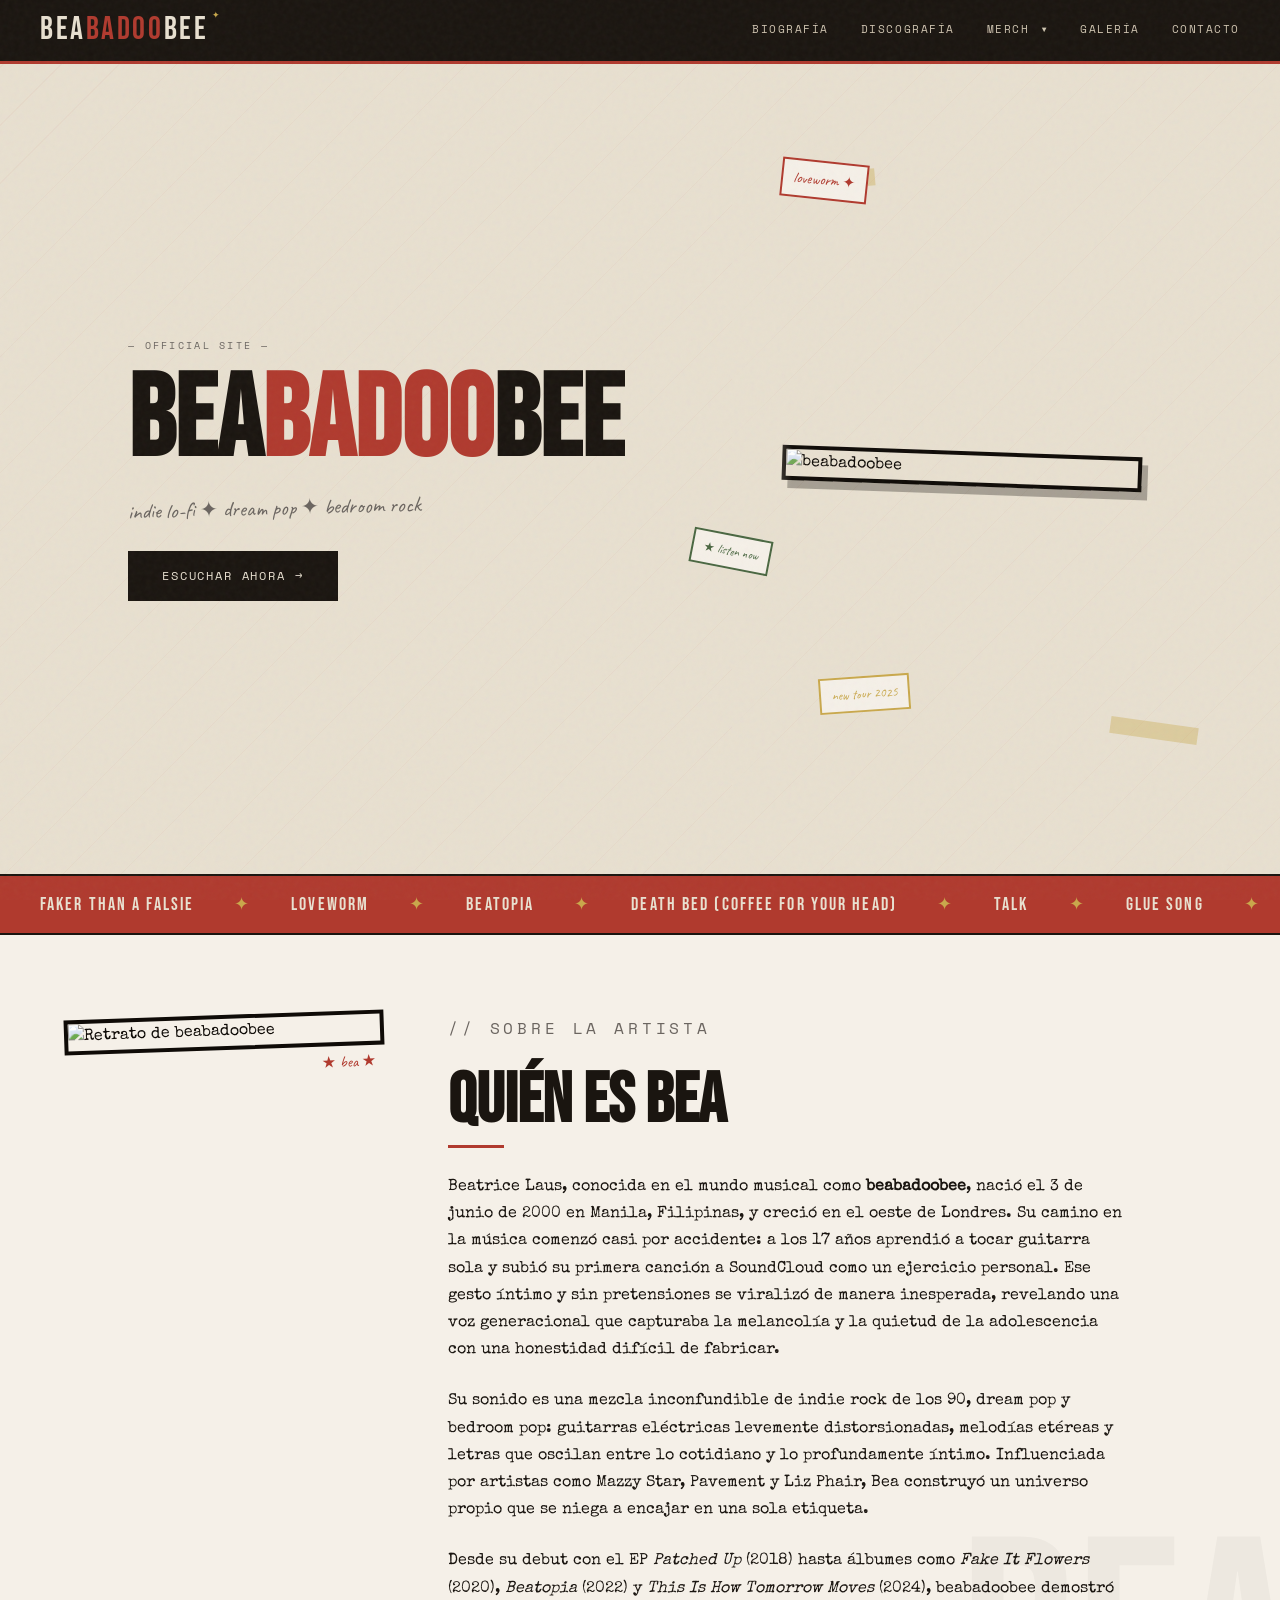
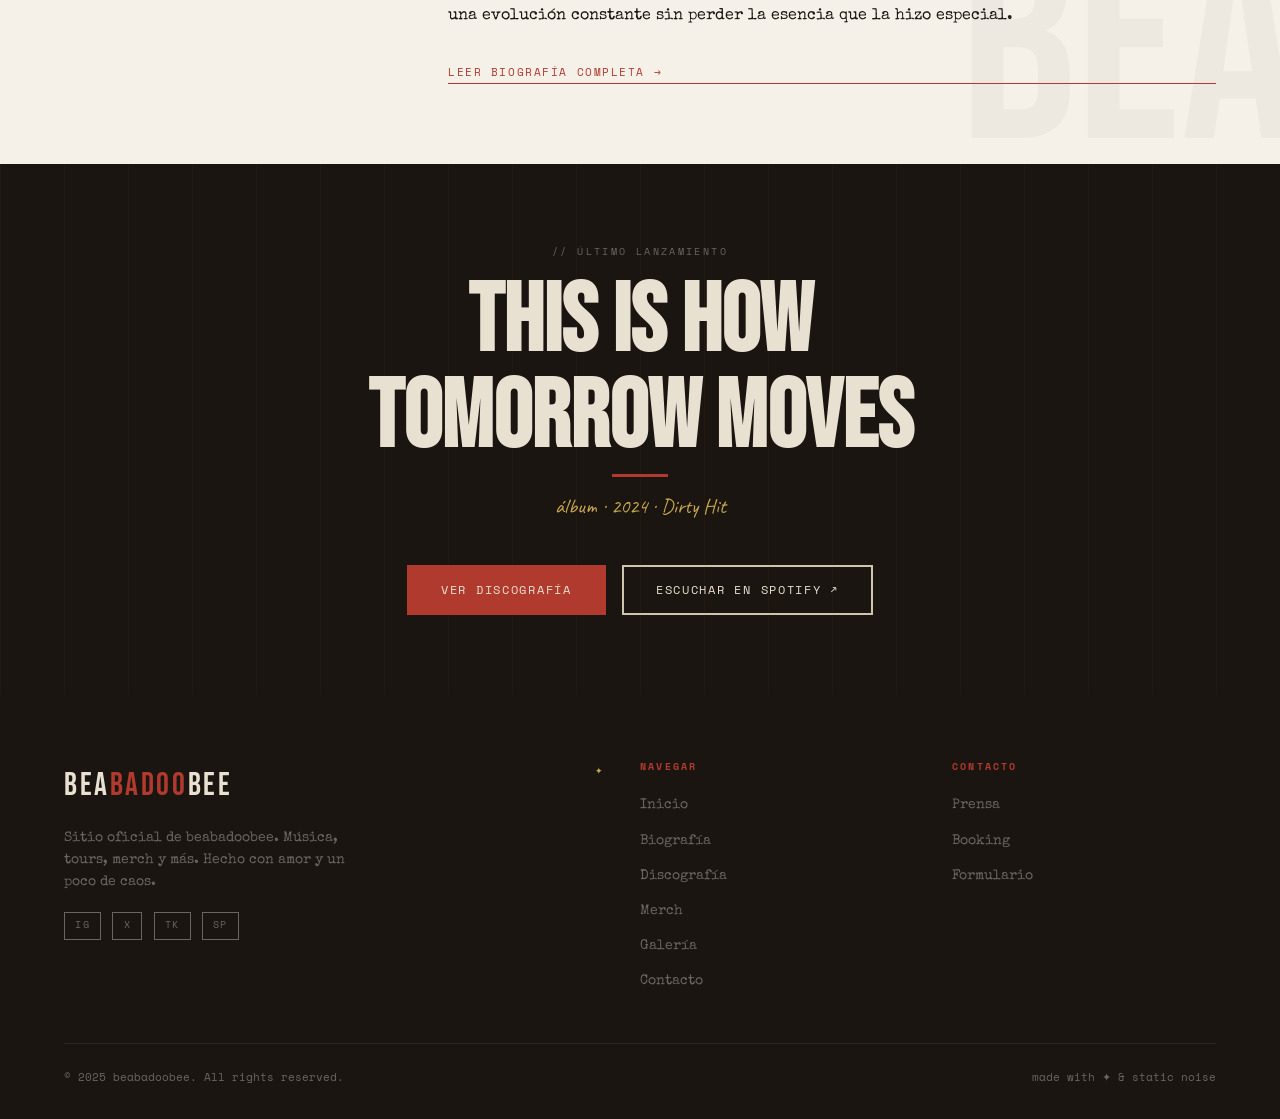
==== index.html @ ae2eb602 "first commit" ====
<!doctype html>
<html lang="es">
<head>
  <meta charset="UTF-8" />
  <meta name="viewport" content="width=device-width, initial-scale=1.0" />
  <meta name="description" content="Sitio oficial de beabadoobee — música, tours, merch y más." />
  <title>beabadoobee — official site</title>
  <link rel="stylesheet" href="styles.css" />
  <link rel="icon" href="data:image/svg+xml,<svg xmlns='http://www.w3.org/2000/svg' viewBox='0 0 100 100'><text y='.9em' font-size='90'>🌹</text></svg>" />
</head>
<body>

<!-- ── NAV ───────────────────────────────── -->
<nav class="site-nav" role="navigation" aria-label="Menú principal">
  <a href="index.html" class="nav-logo">bea<span>badoo</span>bee</a>
  <ul class="nav-links">
    <li><a href="biografia.html">Biografía</a></li>
    <li><a href="discografia.html">Discografía</a></li>
<li class="merch-nav-item">
  <a href="merch.html" class="merch-toggle" aria-haspopup="true">Merch <span class="arrow">▼</span></a>
  <div class="merch-dropdown" role="menu">
    <a href="merch.html#remeras">Remeras</a>
    <a href="merch.html#abrigos">Abrigos</a>
    <a href="merch.html#accesorios">Accesorios</a>
    <a href="merch.html#vinilos">Vinilos</a>
  </div>
</li>
    <li><a href="galeria.html">Galería</a></li>
    <li><a href="contacto.html">Contacto</a></li>
  </ul>
  <button class="hamburger" aria-label="Abrir menú" aria-expanded="false" aria-controls="mobile-menu">
    <span></span><span></span><span></span>
  </button>
</nav>
<div class="mobile-menu" hidden id="mobile-menu">
  <ul>
    <li><a href="biografia.html">Biografía</a></li>
    <li><a href="discografia.html">Discografía</a></li>
    <li>
      <a href="merch.html" class="mobile-merch-toggle">Merch</a>
      <div class="mobile-merch-sub">
        <a href="merch.html">Todo el Merch</a>
        <a href="merch.html#remeras">Remeras</a>
        <a href="merch.html#abrigos">Abrigos</a>
        <a href="merch.html#accesorios">Accesorios</a>
        <a href="merch.html#vinilos">Vinilos</a>
      </div>
    </li>
    <li><a href="galeria.html">Gallery</a></li>
    <li><a href="contacto.html">Contacto</a></li>
  </ul>
</div>

<!-- ── HERO ──────────────────────────────── -->
<section class="hero" aria-labelledby="hero-title">
  <div class="hero-bg" aria-hidden="true"></div>

  <div class="hero-text">
    <p class="hero-eyebrow">— official site —</p>
    <h1 class="hero-title" id="hero-title">
      bea<span class="accent">badoo</span>bee
    </h1>
    <p class="hero-subtitle">indie lo-fi ✦ dream pop ✦ bedroom rock</p>
    <a href="discografia.html" class="hero-cta">Escuchar ahora →</a>
  </div>

  <div class="hero-image-side">
    <img
      src="https://i.pinimg.com/736x/18/e8/94/18e8943f96d943168985cb6389719bcf.jpg"
      alt="beabadoobee"
      loading="eager"
      onerror="this.onerror=null;this.src='https://images.unsplash.com/photo-1493225457124-a3eb161ffa5f?w=900&q=80';"
    />
    <div class="tape tape-h tape-1" aria-hidden="true"></div>
    <div class="tape tape-h tape-2" aria-hidden="true"></div>
  </div>

  <span class="hero-sticker sticker-1" aria-hidden="true">loveworm ✦</span>
  <span class="hero-sticker sticker-2" aria-hidden="true">new tour 2025</span>
  <span class="hero-sticker sticker-3" aria-hidden="true">★ listen now</span>
</section>

<!-- ── MARQUEE ────────────────────────────── -->
<div class="marquee-wrap" aria-hidden="true">
  <div class="marquee-track">
    <span>faker than a falsie</span><span class="dot">✦</span>
    <span>loveworm</span><span class="dot">✦</span>
    <span>beatopia</span><span class="dot">✦</span>
    <span>death bed (coffee for your head)</span><span class="dot">✦</span>
    <span>talk</span><span class="dot">✦</span>
    <span>glue song</span><span class="dot">✦</span>
    <span>ripple</span><span class="dot">✦</span>
    <span>faker than a falsie</span><span class="dot">✦</span>
    <span>loveworm</span><span class="dot">✦</span>
    <span>beatopia</span><span class="dot">✦</span>
    <span>death bed (coffee for your head)</span><span class="dot">✦</span>
    <span>talk</span><span class="dot">✦</span>
    <span>glue song</span><span class="dot">✦</span>
    <span>ripple</span><span class="dot">✦</span>
  </div>
</div>

<!-- ── ABOUT PREVIEW ─────────────────────── -->
<section class="about" id="sobre" aria-labelledby="about-title">
  <div class="about-grid">
    <div class="about-img-wrap">
      <img
        src="https://i.pinimg.com/1200x/72/44/1c/72441cd2510d9739b114c36bc61c6f2d.jpg"
        alt="Retrato de beabadoobee"
        loading="lazy"
        onerror="this.onerror=null;this.src='https://images.unsplash.com/photo-1516280440614-37939bbacd81?w=600&q=80';"
      />
    </div>
    <div class="about-text">
      <p class="section-label">// sobre la artista</p>
      <h2 class="section-title" id="about-title">quién es bea</h2>
      <p>Beatrice Laus, conocida en el mundo musical como <strong>beabadoobee</strong>, nació el 3 de junio de 2000 en Manila, Filipinas, y creció en el oeste de Londres. Su camino en la música comenzó casi por accidente: a los 17 años aprendió a tocar guitarra sola y subió su primera canción a SoundCloud como un ejercicio personal. Ese gesto íntimo y sin pretensiones se viralizó de manera inesperada, revelando una voz generacional que capturaba la melancolía y la quietud de la adolescencia con una honestidad difícil de fabricar.</p>
      <p>Su sonido es una mezcla inconfundible de indie rock de los 90, dream pop y bedroom pop: guitarras eléctricas levemente distorsionadas, melodías etéreas y letras que oscilan entre lo cotidiano y lo profundamente íntimo. Influenciada por artistas como Mazzy Star, Pavement y Liz Phair, Bea construyó un universo propio que se niega a encajar en una sola etiqueta.</p>
      <p>Desde su debut con el EP <em>Patched Up</em> (2018) hasta álbumes como <em>Fake It Flowers</em> (2020), <em>Beatopia</em> (2022) y <em>This Is How Tomorrow Moves</em> (2024), beabadoobee demostró una evolución constante sin perder la esencia que la hizo especial.</p>
      <a href="biografia.html" class="about-link">Leer biografía completa →</a>
    </div>
  </div>
</section>

<!-- ── RELEASE TEASER ────────────────────── -->
<section class="release-teaser" aria-labelledby="release-title">
  <p class="section-label">// último lanzamiento</p>
  <h2 class="section-title" id="release-title">this is how<br/>tomorrow moves</h2>
  <p class="album-info">álbum · 2024 · Dirty Hit</p>
  <div class="release-actions">
    <a href="discografia.html" class="btn-primary">Ver discografía</a>
    <a href="https://open.spotify.com/artist/27NovPIUIRrOZoCHxABJwK" target="_blank" rel="noopener" class="btn-outline">Escuchar en Spotify ↗</a>
  </div>
</section>

<!-- ── FOOTER ─────────────────────────────── -->
<footer class="site-footer" role="contentinfo">
  <div class="footer-inner">
    <div class="footer-brand">
      <a href="index.html" class="nav-logo">bea<span>badoo</span>bee</a>
      <p>Sitio oficial de beabadoobee. Música, tours, merch y más. Hecho con amor y un poco de caos.</p>
      <div class="social-links">
        <a href="https://www.instagram.com/beabadoobee/" target="_blank" rel="noopener">IG</a>
        <a href="https://twitter.com/beabadoobee" target="_blank" rel="noopener">X</a>
        <a href="https://www.tiktok.com/@beabadoobee" target="_blank" rel="noopener">TK</a>
        <a href="https://open.spotify.com/artist/27NovPIUIRrOZoCHxABJwK" target="_blank" rel="noopener">SP</a>
      </div>
    </div>
    <div class="footer-col">
      <h3>Navegar</h3>
      <ul>
        <li><a href="index.html">Inicio</a></li>
        <li><a href="biografia.html">Biografía</a></li>
        <li><a href="discografia.html">Discografía</a></li>
        <li><a href="merch.html">Merch</a></li>
        <li><a href="galeria.html">Galería</a></li>
        <li><a href="contacto.html">Contacto</a></li>
      </ul>
    </div>
    <div class="footer-col">
      <h3>Contacto</h3>
      <ul>
        <li><a href="mailto:press@beabadoobee.com">Prensa</a></li>
        <li><a href="mailto:booking@beabadoobee.com">Booking</a></li>
        <li><a href="contacto.html">Formulario</a></li>
      </ul>
    </div>
  </div>
  <div class="footer-bottom">
    <span>© 2025 beabadoobee. All rights reserved.</span>
    <span>made with ✦ &amp; static noise</span>
  </div>
</footer>

<script src="main.js"></script>
</body>
</html>
---- styles.css ----
/* ============================================
   beabadoobee — styles.css
   Layout: Flexbox | Estética: trash / indie
   ============================================ */

@import url('https://fonts.googleapis.com/css2?family=Special+Elite&family=Bebas+Neue&family=Caveat:wght@400;700&family=Space+Mono:ital,wght@0,400;0,700;1,400&display=swap');

/* ── Variables ─────────────────────────────── */
:root {
  --cream:      #e8e0d0;
  --cream-dark: #cfc4b0;
  --black:      #1a1510;
  --red:        #b03a2e;
  --yellow:     #c9a84c;
  --green:      #4a6741;
  --grey:       #6b6560;
  --white-off:  #f5f0e8;

  --font-display: 'Bebas Neue', sans-serif;
  --font-hand:    'Caveat', cursive;
  --font-type:    'Special Elite', cursive;
  --font-mono:    'Space Mono', monospace;
}

/* ── Reset ──────────────────────────────────── */
*, *::before, *::after { box-sizing: border-box; margin: 0; padding: 0; }
html  { scroll-behavior: smooth; }
img   { display: block; max-width: 100%; }
a     { color: inherit; text-decoration: none; }
ul    { list-style: none; }

body {
  background-color: var(--cream);
  color: var(--black);
  font-family: var(--font-type);
  font-size: 16px;
  line-height: 1.7;
  overflow-x: hidden;
  cursor: crosshair;
}

/* Grain overlay */
body::before {
  content: '';
  position: fixed;
  inset: 0;
  background-image: url("data:image/svg+xml,%3Csvg viewBox='0 0 200 200' xmlns='http://www.w3.org/2000/svg'%3E%3Cfilter id='noise'%3E%3CfeTurbulence type='fractalNoise' baseFrequency='0.85' numOctaves='4' stitchTiles='stitch'/%3E%3C/filter%3E%3Crect width='100%25' height='100%25' filter='url(%23noise)' opacity='1'/%3E%3C/svg%3E");
  opacity: 0.04;
  pointer-events: none;
  z-index: 9999;
}

/* ════════════════════════════════════════════
   NAV
════════════════════════════════════════════ */
.site-nav {
  position: sticky;
  top: 0;
  z-index: 200;
  background: var(--black);
  border-bottom: 3px solid var(--red);
  padding: 0 2.5rem;
  height: 64px;
  display: flex;
  flex-direction: row;
  align-items: center;
  justify-content: space-between;
}

.nav-logo {
  font-family: var(--font-display);
  font-size: 2rem;
  letter-spacing: 0.08em;
  color: var(--cream);
  text-transform: lowercase;
  position: relative;
  flex-shrink: 0;
}
.nav-logo span { color: var(--red); }
.nav-logo::after {
  content: '✦';
  font-size: 0.55rem;
  color: var(--yellow);
  position: absolute;
  top: 6px;
  right: -14px;
}

.nav-links {
  display: flex;
  flex-direction: row;
  align-items: center;
  gap: 2rem;
}

.nav-links > li { position: relative; }

.nav-links a,
.merch-toggle {
  font-family: var(--font-mono);
  font-size: 0.68rem;
  text-transform: uppercase;
  letter-spacing: 0.14em;
  color: var(--cream-dark);
  position: relative;
  padding-bottom: 3px;
  transition: color 0.2s;
  white-space: nowrap;
  background: none;
  border: none;
  cursor: pointer;
  text-decoration: none; 
  display: inline-block;
}

.nav-links a::after,
.merch-toggle::after {
  content: '';
  position: absolute;
  bottom: 0; left: 0;
  width: 0; height: 2px;
  background: var(--red);
  transition: width 0.25s ease;
}

.nav-links a:hover,
.merch-toggle:hover { color: var(--white-off); }
.nav-links a:hover::after,
.merch-toggle:hover::after { width: 100%; }

/* Flecha del dropdown merch */
.merch-toggle .arrow {
  display: inline-block;
  margin-left: 4px;
  transition: transform 0.2s;
  font-size: 0.5rem;
  vertical-align: middle;
}
.merch-toggle.open .arrow { transform: rotate(180deg); }

/* Dropdown merch desktop — REPARADO */
.merch-dropdown {
  display: none;
  position: absolute;
  top: 100%; /* Cambiado de calc(100% + 16px) a 100% para eliminar el hueco que cerraba el menú */
  left: 50%;
  transform: translateX(-50%);
  background: var(--black);
  border: 2px solid var(--red);
  min-width: 160px;
  flex-direction: column;
  z-index: 300;
  margin-top: 8px; /* Agrega separación estética segura */
}

/* ESTA REGLA FALTABA: Muestra el menú cuando JS le da la orden */
.merch-dropdown.open { 
  display: flex !important; 
}

/* Puente invisible para que el cursor no pierda contacto al bajar */
.merch-dropdown::before {
  content: '';
  position: absolute;
  top: -12px;
  left: 0;
  width: 100%;
  height: 12px;
  background: transparent;
}

.merch-dropdown a {
  display: block; /* Asegura que todo el rectángulo sea clickable */
  font-family: var(--font-mono);
  font-size: 0.65rem;
  letter-spacing: 0.12em;
  text-transform: uppercase;
  color: var(--cream-dark);
  padding: 0.75rem 1rem;
  border-bottom: 1px solid rgba(255,255,255,0.06);
  transition: background 0.15s, color 0.15s;
}
.merch-dropdown a:last-child { border-bottom: none; }
.merch-dropdown a:hover { background: var(--red); color: var(--cream); }

.merch-section-heading {
  font-family: var(--font-mono);
  font-size: 0.85rem;
  letter-spacing: 0.15em;
  text-transform: uppercase;
  color: var(--black);
  margin-top: 4rem;
  margin-bottom: 1.5rem;
  border-bottom: 2px dashed var(--black);
  padding-bottom: 0.5rem;
  scroll-margin-top: 85px; 
}

/* Hamburger */
.hamburger {
  display: none;
  flex-direction: column;
  justify-content: center;
  gap: 5px;
  background: none;
  border: none;
  cursor: pointer;
  padding: 6px;
  flex-shrink: 0;
}
.hamburger span {
  display: block;
  width: 26px;
  height: 2px;
  background: var(--cream);
  transition: transform 0.3s, opacity 0.3s;
}
.hamburger.open span:nth-child(1) { transform: translateY(7px) rotate(45deg); }
.hamburger.open span:nth-child(2) { opacity: 0; }
.hamburger.open span:nth-child(3) { transform: translateY(-7px) rotate(-45deg); }

/* Mobile menu */
.mobile-menu {
  display: none;
  position: fixed;
  top: 64px; left: 0; right: 0;
  background: var(--black);
  border-bottom: 3px solid var(--red);
  padding: 1.5rem 2rem 2rem;
  z-index: 199;
  transform: translateY(-110%);
  transition: transform 0.35s cubic-bezier(0.23, 1, 0.32, 1);
}
.mobile-menu.open { transform: translateY(0); }

.mobile-menu ul {
  display: flex;
  flex-direction: column;
  gap: 0.6rem;
}

.mobile-menu > ul > li > a,
.mobile-menu .mobile-merch-toggle {
  font-family: var(--font-display);
  font-size: 2rem;
  letter-spacing: 0.06em;
  color: var(--cream);
  transition: color 0.2s;
  background: none;
  border: none;
  cursor: pointer;
  display: block;
  padding: 0;
  width: 100%;
  text-align: left;
}
.mobile-menu > ul > li > a:hover,
.mobile-menu .mobile-merch-toggle:hover { color: var(--red); }

/* Sub-links merch mobile */
.mobile-merch-sub {
  display: none;
  flex-direction: column;
  gap: 0.3rem;
  padding-left: 1.5rem;
  margin-top: 0.4rem;
}
.mobile-merch-sub.open { display: flex; }
.mobile-merch-sub a {
  font-family: var(--font-mono);
  font-size: 0.7rem;
  letter-spacing: 0.12em;
  text-transform: uppercase;
  color: var(--grey);
  transition: color 0.2s;
}
.mobile-merch-sub a:hover { color: var(--yellow); }

/* ════════════════════════════════════════════
   PAGE HERO (páginas internas)
════════════════════════════════════════════ */
.page-hero {
  background: var(--black);
  padding: 5rem 4rem 4rem;
  position: relative;
  overflow: hidden;
  display: flex;
  flex-direction: column;
  justify-content: flex-end;
  min-height: 260px;
}

.page-hero::before {
  content: '';
  position: absolute;
  inset: 0;
  background: repeating-linear-gradient(
    90deg,
    rgba(176,58,46,0.07) 0px, rgba(176,58,46,0.07) 1px,
    transparent 1px, transparent 64px
  );
}

.page-hero-eyebrow {
  font-family: var(--font-mono);
  font-size: 0.65rem;
  letter-spacing: 0.22em;
  text-transform: uppercase;
  color: var(--grey);
  margin-bottom: 0.6rem;
  position: relative;
}

.page-hero-title {
  font-family: var(--font-display);
  font-size: clamp(3rem, 8vw, 7rem);
  line-height: 0.92;
  color: var(--cream);
  text-transform: lowercase;
  position: relative;
}
.page-hero-title span { color: var(--red); }

.page-hero-sub {
  font-family: var(--font-hand);
  font-size: 1.2rem;
  color: var(--yellow);
  margin-top: 0.6rem;
  transform: rotate(-1deg);
  display: inline-block;
  position: relative;
}

/* ════════════════════════════════════════════
   SECCIONES — compartido
════════════════════════════════════════════ */
section { padding: 5rem 4rem; }

.section-label {
  font-family: var(--font-mono);
  font-size: 0.62rem;
  letter-spacing: 0.24em;
  text-transform: uppercase;
  color: var(--grey);
  margin-bottom: 0.4rem;
  display: block;
}

.section-title {
  font-family: var(--font-display);
  font-size: clamp(2.8rem, 5.5vw, 5rem);
  line-height: 1;
  text-transform: lowercase;
  margin-bottom: 2.5rem;
  position: relative;
}
.section-title::after {
  content: '';
  display: block;
  width: 56px;
  height: 3px;
  background: var(--red);
  margin-top: 0.55rem;
}

/* Botones */
.btn-primary {
  font-family: var(--font-mono);
  font-size: 0.72rem;
  letter-spacing: 0.15em;
  text-transform: uppercase;
  background: var(--red);
  color: var(--cream);
  padding: 0.85rem 2rem;
  border: 2px solid var(--red);
  display: inline-block;
  transition: background 0.2s, color 0.2s;
  cursor: pointer;
}
.btn-primary:hover { background: transparent; color: var(--red); }

.btn-outline {
  font-family: var(--font-mono);
  font-size: 0.72rem;
  letter-spacing: 0.15em;
  text-transform: uppercase;
  background: transparent;
  color: var(--cream);
  padding: 0.85rem 2rem;
  border: 2px solid var(--cream-dark);
  display: inline-block;
  transition: border-color 0.2s, color 0.2s;
  cursor: pointer;
}
.btn-outline:hover { border-color: var(--yellow); color: var(--yellow); }

/* ════════════════════════════════════════════
   INDEX — HERO
════════════════════════════════════════════ */
.hero {
  position: relative;
  min-height: 90vh;
  display: flex;
  flex-direction: row;
  align-items: stretch;
  background:
    repeating-linear-gradient(-45deg, transparent, transparent 40px,
      rgba(176,58,46,0.035) 40px, rgba(176,58,46,0.035) 41px),
    var(--cream);
  overflow: hidden;
}

.hero-bg { position: absolute; inset: 0; pointer-events: none; z-index: 0; }

.hero-text {
  flex: 0 0 58%;
  display: flex;
  flex-direction: column;
  justify-content: center;
  align-items: flex-start;
  gap: 1rem;
  padding: 5rem 3rem 5rem 4rem;
  position: relative;
  z-index: 2;
}

.hero-eyebrow {
  font-family: var(--font-mono);
  font-size: 0.65rem;
  letter-spacing: 0.22em;
  text-transform: uppercase;
  color: var(--grey);
}

.hero-title {
  font-family: var(--font-display);
  font-size: clamp(4.5rem, 9vw, 9rem);
  line-height: 0.9;
  color: var(--black);
  text-transform: lowercase;
}
.hero-title .accent { color: var(--red); }

.hero-subtitle {
  font-family: var(--font-hand);
  font-size: 1.35rem;
  color: var(--grey);
  transform: rotate(-1.5deg);
  display: inline-block;
}

.hero-cta {
  display: inline-block;
  font-family: var(--font-mono);
  font-size: 0.72rem;
  letter-spacing: 0.16em;
  text-transform: uppercase;
  background: var(--black);
  color: var(--cream);
  padding: 0.85rem 2rem;
  border: 2px solid var(--black);
  margin-top: 0.5rem;
  transition: background 0.2s, border-color 0.2s, color 0.2s;
}
.hero-cta:hover { background: var(--red); border-color: var(--red); }

.hero-sticker {
  position: absolute;
  font-family: var(--font-hand);
  font-size: 0.95rem;
  border: 2px solid var(--red);
  padding: 0.3rem 0.65rem;
  background: var(--white-off);
  color: var(--red);
  white-space: nowrap;
  pointer-events: none;
  z-index: 3;
}
.sticker-1 { top: 12%; left: 61%; transform: rotate(6deg); }
.sticker-2 { bottom: 20%; left: 64%; transform: rotate(-4deg); border-color: var(--yellow); color: var(--yellow); font-size: 0.82rem; }
.sticker-3 { top: 58%; left: 54%; transform: rotate(11deg); border-color: var(--green); color: var(--green); font-size: 0.78rem; }

.hero-image-side {
  flex: 0 0 42%;
  position: relative;
  overflow: hidden;
  display: flex;
  align-items: center;
  justify-content: center;
  padding: 3rem 2.5rem 3rem 1rem;
}

.hero-image-side img {
  width: 100%;
  max-width: 360px;
  height: auto;
  display: block;
  filter: grayscale(30%) contrast(1.1) sepia(0.12);
  border: 4px solid var(--black);
  transform: rotate(2deg);
  box-shadow: 6px 8px 0 rgba(26,21,16,0.3);
  transition: transform 0.35s ease, filter 0.35s ease;
}
.hero-image-side img:hover {
  transform: rotate(0deg) scale(1.02);
  filter: grayscale(10%) contrast(1.08) sepia(0.06);
}

.hero-image-side::before {
  content: '';
  position: absolute;
  top: 0; left: 0; bottom: 0;
  width: 60px;
  background: linear-gradient(to right, var(--cream), transparent);
  z-index: 2;
  pointer-events: none;
}

.tape { position: absolute; background: rgba(201,168,76,0.38); z-index: 3; pointer-events: none; }
.tape-h { width: 88px; height: 17px; }
.tape-1 { top: 28px; left: 55px; transform: rotate(-5deg); }
.tape-2 { bottom: 55px; right: 18px; transform: rotate(8deg); }

/* ════════════════════════════════════════════
   MARQUEE
════════════════════════════════════════════ */
.marquee-wrap {
  background: var(--red);
  border-top: 2px solid var(--black);
  border-bottom: 2px solid var(--black);
  padding: 0.85rem 0;
  overflow: hidden;
  white-space: nowrap;
  display: flex;
}

.marquee-track {
  display: inline-flex;
  align-items: center;
  flex-shrink: 0;
  animation: marquee 24s linear infinite;
}

.marquee-track span {
  font-family: var(--font-display);
  font-size: 1.1rem;
  letter-spacing: 0.12em;
  color: var(--cream);
  padding: 0 2.5rem;
  text-transform: lowercase;
}
.marquee-track span.dot { color: var(--yellow); padding: 0; }

@keyframes marquee {
  from { transform: translateX(0); }
  to   { transform: translateX(-50%); }
}

/* ════════════════════════════════════════════
   INDEX — ABOUT PREVIEW
════════════════════════════════════════════ */
.about {
  background: var(--white-off);
  position: relative;
  overflow: hidden;
}
.about::before {
  content: 'bea';
  position: absolute;
  bottom: -2rem; right: -1rem;
  font-family: var(--font-display);
  font-size: 18rem;
  color: rgba(26,21,16,0.035);
  pointer-events: none;
  line-height: 1;
  z-index: 0;
}

.about-grid {
  position: relative;
  z-index: 1;
  display: flex;
  flex-direction: row;
  align-items: flex-start;
  gap: 4rem;
  max-width: 1200px;
  margin: 0 auto;
}

.about-img-wrap {
  flex: 0 0 320px;
  position: relative;
}
.about-img-wrap img {
  width: 100%;
  height: auto;
  filter: grayscale(25%) contrast(1.1) sepia(0.1);
  border: 4px solid var(--black);
  transform: rotate(-2deg);
  transition: transform 0.35s ease;
}
.about-img-wrap:hover img { transform: rotate(0deg) scale(1.02); }
.about-img-wrap::after {
  content: '★ bea ★';
  font-family: var(--font-hand);
  font-size: 1rem;
  color: var(--red);
  position: absolute;
  bottom: -1.6rem; right: 8px;
  transform: rotate(-3deg);
}

.about-text {
  flex: 1 1 0;
  display: flex;
  flex-direction: column;
}
.about-text .section-title { margin-bottom: 1.6rem; }
.about-text p { font-size: 1rem; max-width: 680px; margin-bottom: 1.5rem; }
.about-text p:first-of-type::first-letter {
  font-family: var(--font-display);
  font-size: 3.8rem;
  float: left;
  line-height: 0.78;
  margin-right: 0.08em;
  margin-top: 0.06em;
  color: var(--red);
}

.about-link {
  font-family: var(--font-mono);
  font-size: 0.7rem;
  letter-spacing: 0.14em;
  text-transform: uppercase;
  color: var(--red);
  border-bottom: 1px solid var(--red);
  padding-bottom: 2px;
  margin-top: 0.5rem;
  display: inline-flex;
  align-items: center;
  gap: 0.4rem;
  transition: gap 0.2s;
}
.about-link:hover { gap: 1rem; }

/* ════════════════════════════════════════════
   INDEX — RELEASE TEASER
════════════════════════════════════════════ */
.release-teaser {
  background: var(--black);
  color: var(--cream);
  position: relative;
  overflow: hidden;
  display: flex;
  flex-direction: column;
  align-items: center;
  justify-content: center;
  text-align: center;
  padding: 5rem 2rem;
  gap: 0.5rem;
}
.release-teaser::before {
  content: '';
  position: absolute;
  inset: 0;
  background: repeating-linear-gradient(90deg,
    rgba(176,58,46,0.07) 0px, rgba(176,58,46,0.07) 1px,
    transparent 1px, transparent 64px);
  pointer-events: none;
}
.release-teaser .section-label { color: var(--grey); }
.release-teaser .section-title { color: var(--cream); font-size: clamp(3rem,7.5vw,7rem); margin-bottom: 0.3rem; }
.release-teaser .section-title::after { margin: 0.4rem auto 0; }
.album-info { font-family: var(--font-hand); font-size: 1.3rem; color: var(--yellow); margin-bottom: 1.5rem; }
.release-actions {
  display: flex;
  flex-direction: row;
  align-items: center;
  justify-content: center;
  flex-wrap: wrap;
  gap: 1rem;
  margin-top: 0.5rem;
}

/* ════════════════════════════════════════════
   GALERÍA
════════════════════════════════════════════ */
/* --- Contenedor General --- */
.gallery-page { 
  background: var(--cream-dark); 
}

/* --- Contenedor de la Galería (Flexbox) --- */
.gallery-grid {
  display: flex;
  flex-direction: row;
  flex-wrap: wrap;
  gap: 1.5rem; /* Un poco más de espacio para el efecto escalonado */
  justify-content: center;
  align-items: flex-start; /* Clave para que el margin-top no rompa el flex */
}

/* --- Elementos de la Galería (Tamaño Vertical Fijo en Escritorio) --- */
.gallery-item {
  flex: 0 0 280px;  /* Ancho fijo */
  height: 420px;    /* Alto fijo (proporción vertical tipo póster) */
  position: relative;
  overflow: hidden;
  border: 3px solid var(--black);
}

.gallery-item img {
  width: 100%;
  height: 100%;
  object-fit: cover; /* Se adapta al contenedor vertical sin deformarse */
  object-position: center top;
  filter: grayscale(18%) contrast(1.1) sepia(0.07);
  transition: transform 0.5s ease, filter 0.4s;
  cursor: zoom-in;
}

/* --- Efectos Hover --- */
.gallery-item:hover img { 
  transform: scale(1.05); 
  filter: grayscale(0%) contrast(1.05); 
}

/* Efecto escalonado inicial (Imágenes pares bajan 32px) */
.gallery-item:nth-child(even) { 
  margin-top: 32px; 
}

/* --- Textos de las Fotos (Captions) --- */
.gallery-caption {
  position: absolute;
  bottom: 0; left: 0; right: 0;
  background: var(--black);
  color: var(--cream);
  font-family: var(--font-hand);
  font-size: 0.88rem;
  padding: 0.45rem 0.75rem;
  opacity: 0;
  transform: translateY(100%);
  transition: opacity 0.3s, transform 0.3s;
}

.gallery-item:hover .gallery-caption { 
  opacity: 1; 
  transform: translateY(0); 
}

/* Lightbox */
.lightbox-overlay {
  display: none;
  position: fixed;
  inset: 0;
  background: rgba(26,21,16,0.94);
  z-index: 1000;
  align-items: center;
  justify-content: center;
}

.lightbox-overlay.open { 
  display: flex; 
}

.lightbox-inner { 
  position: relative; 
  max-width: 90vw; 
  max-height: 90vh; 
}

.lightbox-inner img { 
  max-width: 90vw; 
  max-height: 85vh; 
  object-fit: contain; 
  border: 4px solid var(--cream); 
}

.lightbox-close {
  position: absolute;
  top: -2rem; right: 0;
  background: none;
  border: none;
  color: var(--cream);
  font-size: 1.4rem;
  cursor: pointer;
  font-family: var(--font-mono);
  transition: color 0.2s;
}

.lightbox-close:hover { 
  color: var(--red); 
}

/* ════════════════════════════════════════════
   BIOGRAFÍA
════════════════════════════════════════════ */
.bio-page { background: var(--white-off); }

.bio-intro {
  display: flex;
  flex-direction: row;
  gap: 4rem;
  align-items: flex-start;
  max-width: 1100px;
  margin: 0 auto 4rem;
}
.bio-intro-img {
  flex: 0 0 300px;
  position: relative;
}
.bio-intro-img img {
  width: 100%;
  height: auto;
  filter: grayscale(20%) contrast(1.1) sepia(0.1);
  border: 4px solid var(--black);
  transform: rotate(-1.5deg);
}
.bio-intro-img::after {
  content: '— filipinas ✦ londres —';
  font-family: var(--font-hand);
  font-size: 0.9rem;
  color: var(--grey);
  display: block;
  text-align: center;
  margin-top: 0.8rem;
}
.bio-intro-text { flex: 1 1 0; }
.bio-intro-text p { margin-bottom: 1.4rem; font-size: 1rem; }

.bio-timeline {
  max-width: 900px;
  margin: 0 auto;
  position: relative;
}
.bio-timeline::before {
  content: '';
  position: absolute;
  left: 110px;
  top: 0; bottom: 0;
  width: 2px;
  background: var(--red);
}

.timeline-item {
  display: flex;
  flex-direction: row;
  align-items: flex-start;
  gap: 2rem;
  margin-bottom: 3rem;
  position: relative;
}
.timeline-year {
  flex: 0 0 90px;
  font-family: var(--font-display);
  font-size: 2rem;
  color: var(--red);
  line-height: 1;
  text-align: right;
}
.timeline-dot {
  flex: 0 0 24px;
  width: 14px;
  height: 14px;
  background: var(--yellow);
  border: 2px solid var(--black);
  border-radius: 50%;
  margin-top: 0.35rem;
  position: relative;
  z-index: 1;
}
.timeline-content { flex: 1 1 0; }
.timeline-content h3 {
  font-family: var(--font-display);
  font-size: 1.5rem;
  text-transform: lowercase;
  margin-bottom: 0.4rem;
}
.timeline-content p { font-size: 0.95rem; color: var(--grey); }

/* ════════════════════════════════════════════
   DISCOGRAFÍA
════════════════════════════════════════════ */
.disco-page { background: var(--cream); }

.disco-filter {
  display: flex;
  flex-direction: row;
  gap: 0.8rem;
  flex-wrap: wrap;
  margin-bottom: 3rem;
}

.disco-albums {
  display: flex;
  flex-direction: column;
  gap: 5rem;
}

.album-block {
  display: flex;
  flex-direction: row;
  gap: 3rem;
  align-items: flex-start;
}
.album-block:nth-child(even) { flex-direction: row-reverse; }

.album-cover-wrap {
  flex: 0 0 260px;
  position: relative;
}
.album-cover-wrap img {
  width: 100%;
  height: auto;
  border: 4px solid var(--black);
  box-shadow: 8px 8px 0 rgba(26,21,16,0.2);
  transition: transform 0.3s ease;
}
.album-cover-wrap img:hover { transform: scale(1.03) rotate(-1deg); }

.album-badge {
  position: absolute;
  top: -12px; right: -12px;
  background: var(--red);
  color: var(--cream);
  font-family: var(--font-display);
  font-size: 0.7rem;
  letter-spacing: 0.1em;
  padding: 0.3rem 0.6rem;
  transform: rotate(6deg);
}

.album-info { flex: 1 1 0; }
.album-year {
  font-family: var(--font-mono);
  font-size: 0.65rem;
  letter-spacing: 0.2em;
  color: var(--grey);
  text-transform: uppercase;
  margin-bottom: 0.3rem;
}
.album-title {
  font-family: var(--font-display);
  font-size: clamp(2rem, 4vw, 3.5rem);
  line-height: 1;
  text-transform: lowercase;
  margin-bottom: 0.3rem;
}
.album-label-name {
  font-family: var(--font-hand);
  font-size: 1rem;
  color: var(--grey);
  margin-bottom: 1.5rem;
  display: block;
}

.tracklist {
  display: flex;
  flex-direction: column;
  gap: 0;
  margin-bottom: 1.5rem;
  border-top: 1px solid var(--cream-dark);
}

.track {
  display: flex;
  flex-direction: row;
  align-items: center;
  gap: 1rem;
  padding: 0.6rem 0;
  border-bottom: 1px solid var(--cream-dark);
  font-size: 0.9rem;
}
.track-num {
  font-family: var(--font-mono);
  font-size: 0.65rem;
  color: var(--grey);
  flex: 0 0 24px;
  text-align: right;
}
.track-name { flex: 1; }
.track-name.popular {
  color: var(--red);
  font-weight: bold;
}
.track-name.popular::after {
  content: ' ★';
  font-family: var(--font-hand);
  font-size: 1rem;
}
.track-dur {
  font-family: var(--font-mono);
  font-size: 0.65rem;
  color: var(--grey);
}

/* Tour section dentro de discografía */
.tour-section {
  background: var(--black);
  color: var(--cream);
  margin-top: 2rem;
}
.tour-section .section-title { color: var(--cream); }
.tour-section .section-title::after { background: var(--yellow); }

.tour-list {
  display: flex;
  flex-direction: column;
  gap: 1rem;
  max-width: 900px;
  margin: 0 auto;
}

.tour-item {
  display: flex;
  flex-direction: row;
  align-items: center;
  gap: 2rem;
  padding: 1.2rem 1.5rem;
  border: 1px solid rgba(255,255,255,0.1);
  transition: border-color 0.2s, background 0.2s;
}
.tour-item:hover { border-color: var(--red); background: rgba(176,58,46,0.08); }

.tour-date {
  flex: 0 0 100px;
  font-family: var(--font-display);
  font-size: 1.4rem;
  color: var(--yellow);
  line-height: 1.1;
}
.tour-date small {
  display: block;
  font-family: var(--font-mono);
  font-size: 0.6rem;
  letter-spacing: 0.15em;
  color: var(--grey);
  text-transform: uppercase;
}
.tour-info { flex: 1; }
.tour-venue {
  font-family: var(--font-display);
  font-size: 1.3rem;
  text-transform: lowercase;
}
.tour-city {
  font-family: var(--font-mono);
  font-size: 0.65rem;
  letter-spacing: 0.12em;
  color: var(--grey);
  text-transform: uppercase;
}
.tour-tickets {
  font-family: var(--font-mono);
  font-size: 0.65rem;
  letter-spacing: 0.12em;
  text-transform: uppercase;
  color: var(--red);
  border: 1px solid var(--red);
  padding: 0.45rem 0.9rem;
  transition: background 0.2s, color 0.2s;
  white-space: nowrap;
}
.tour-tickets:hover { background: var(--red); color: var(--cream); }

/* ════════════════════════════════════════════
   MERCH
════════════════════════════════════════════ */
.merch-page { background: var(--cream); }

.merch-filters {
  display: flex;
  flex-direction: row;
  align-items: center;
  gap: 0.8rem;
  flex-wrap: wrap;
  margin-bottom: 3rem;
}

.merch-filter-btn {
  font-family: var(--font-mono);
  font-size: 0.65rem;
  letter-spacing: 0.14em;
  text-transform: uppercase;
  background: transparent;
  color: var(--black);
  border: 2px solid var(--cream-dark);
  padding: 0.55rem 1.2rem;
  cursor: pointer;
  transition: background 0.2s, border-color 0.2s, color 0.2s;
}
.merch-filter-btn:hover,
.merch-filter-btn.active { background: var(--black); border-color: var(--black); color: var(--cream); }

/* --- Contenedor de las tarjetas (Grid) --- */
.merch-grid {
  display: flex;
  flex-direction: row;
  flex-wrap: wrap;
  gap: 1.5rem;
  justify-content: center; 
  margin-bottom: 2rem;
}

/* --- La tarjeta individual --- */
.merch-card {
  flex: 0 0 calc(25% - 1.2rem);
  min-width: 240px; 
  display: flex;
  flex-direction: column;
  background: var(--white-off);
  border: 2px solid var(--black);
  overflow: hidden;
  transition: transform 0.2s, box-shadow 0.2s;
}
.merch-card:hover { transform: translateY(-4px); box-shadow: 6px 6px 0 var(--black); }

.merch-img-wrap {
  width: 100%;
  aspect-ratio: 1 / 1;
  overflow: hidden;
  position: relative;
  background: var(--cream-dark);
}
.merch-img-wrap img {
  width: 100%;
  height: 100%;
  object-fit: cover;
  transition: transform 0.4s ease;
}
.merch-card:hover .merch-img-wrap img { transform: scale(1.06); }

.merch-card-body {
  padding: 1rem;
  display: flex;
  flex-direction: column;
  gap: 0.4rem;
  flex: 1;
}

.merch-cat-tag {
  font-family: var(--font-mono);
  font-size: 0.55rem;
  letter-spacing: 0.16em;
  text-transform: uppercase;
  color: var(--grey);
}

.merch-name {
  font-family: var(--font-display);
  font-size: 1.2rem;
  text-transform: lowercase;
  line-height: 1.1;
}

.merch-price {
  font-family: var(--font-mono);
  font-size: 0.8rem;
  color: var(--red);
  margin-top: auto;
  padding-top: 0.5rem;
}

.merch-buy {
  display: block;
  font-family: var(--font-mono);
  font-size: 0.62rem;
  letter-spacing: 0.14em;
  text-transform: uppercase;
  text-align: center;
  padding: 0.7rem 1rem;
  background: var(--black);
  color: var(--cream);
  margin-top: 0.6rem;
  transition: background 0.2s;
}
.merch-buy:hover { background: var(--red); }

.merch-section-heading {
  font-family: var(--font-mono);
  font-size: 0.85rem;
  letter-spacing: 0.15em;
  text-transform: uppercase;
  color: var(--black);
  margin-top: 4rem;
  margin-bottom: 1.5rem;
  border-bottom: 2px dashed var(--black);
  padding-bottom: 0.5rem;
}

/* ════════════════════════════════════════════
   CONTACTO
════════════════════════════════════════════ */
.contact-page { background: var(--white-off); }

.contact-wrap {
  display: flex;
  flex-direction: row;
  gap: 5rem;
  align-items: flex-start;
  max-width: 1100px;
  margin: 0 auto;
}

.contact-info { flex: 0 0 300px; }

.contact-info-block {
  margin-bottom: 2rem;
}
.contact-info-block h3 {
  font-family: var(--font-display);
  font-size: 1.3rem;
  text-transform: lowercase;
  margin-bottom: 0.4rem;
}
.contact-info-block p,
.contact-info-block a {
  font-family: var(--font-mono);
  font-size: 0.72rem;
  color: var(--grey);
  line-height: 1.8;
  transition: color 0.2s;
}
.contact-info-block a:hover { color: var(--red); }

.contact-socials {
  display: flex;
  flex-direction: column;
  gap: 0.5rem;
  margin-top: 1.5rem;
}
.contact-social-link {
  display: flex;
  flex-direction: row;
  align-items: center;
  gap: 0.8rem;
  font-family: var(--font-mono);
  font-size: 0.68rem;
  letter-spacing: 0.1em;
  text-transform: uppercase;
  color: var(--grey);
  padding: 0.5rem 0.8rem;
  border: 1px solid rgba(107,101,96,0.3);
  transition: color 0.2s, border-color 0.2s;
  text-decoration: none;
}
.contact-social-link:hover { color: var(--yellow); border-color: var(--yellow); }
.contact-social-link .social-icon { font-size: 1rem; }

/* Formulario */
.contact-form-wrap { flex: 1 1 0; }

.contact-form {
  display: flex;
  flex-direction: column;
  gap: 1.2rem;
}

.form-row {
  display: flex;
  flex-direction: row;
  gap: 1.2rem;
}
.form-row .form-group { flex: 1; }

.form-group {
  display: flex;
  flex-direction: column;
  gap: 0.4rem;
}

.form-group label {
  font-family: var(--font-mono);
  font-size: 0.6rem;
  letter-spacing: 0.18em;
  text-transform: uppercase;
  color: var(--grey);
}

.form-group input,
.form-group select,
.form-group textarea {
  font-family: var(--font-type);
  font-size: 0.95rem;
  background: var(--cream);
  color: var(--black);
  border: 2px solid var(--cream-dark);
  padding: 0.75rem 1rem;
  width: 100%;
  transition: border-color 0.2s;
  outline: none;
  appearance: none;
}
.form-group input:focus,
.form-group select:focus,
.form-group textarea:focus { border-color: var(--red); }

.form-group textarea { resize: vertical; min-height: 140px; }

.form-group select {
  background-image: url("data:image/svg+xml,%3Csvg xmlns='http://www.w3.org/2000/svg' width='12' height='8' viewBox='0 0 12 8'%3E%3Cpath d='M1 1l5 5 5-5' stroke='%236b6560' fill='none' stroke-width='1.5'/%3E%3C/svg%3E");
  background-repeat: no-repeat;
  background-position: right 1rem center;
  padding-right: 2.5rem;
  cursor: pointer;
}

.form-submit {
  align-self: flex-start;
}

.form-feedback {
  font-family: var(--font-hand);
  font-size: 1.1rem;
  color: var(--green);
  opacity: 0;
  transition: opacity 0.4s;
  min-height: 1.5rem;
}
.form-feedback.visible { opacity: 1; }

/* ════════════════════════════════════════════
   FOOTER
════════════════════════════════════════════ */
.site-footer {
  background: var(--black);
  color: var(--cream-dark);
  padding: 4rem 4rem 2rem;
}

.footer-inner {
  display: flex;
  flex-direction: row;
  align-items: flex-start;
  gap: 3rem;
  max-width: 1200px;
  margin: 0 auto 3rem;
}

.footer-brand {
  flex: 2 1 0;
  display: flex;
  flex-direction: column;
  gap: 0.8rem;
}
.footer-brand .nav-logo { display: inline-block; }
.footer-brand > p { font-size: 0.85rem; color: var(--grey); max-width: 300px; line-height: 1.65; }

.social-links {
  display: flex;
  flex-direction: row;
  flex-wrap: wrap;
  gap: 0.7rem;
  margin-top: 0.3rem;
}
.social-links a {
  font-family: var(--font-mono);
  font-size: 0.62rem;
  letter-spacing: 0.12em;
  text-transform: uppercase;
  color: var(--grey);
  border: 1px solid var(--grey);
  padding: 0.3rem 0.65rem;
  transition: color 0.2s, border-color 0.2s;
}
.social-links a:hover { color: var(--yellow); border-color: var(--yellow); }

.footer-col {
  flex: 1 1 0;
  display: flex;
  flex-direction: column;
  gap: 1rem;
}
.footer-col h3 {
  font-family: var(--font-mono);
  font-size: 0.62rem;
  letter-spacing: 0.22em;
  text-transform: uppercase;
  color: var(--red);
}
.footer-col ul { display: flex; flex-direction: column; gap: 0.5rem; }
.footer-col a { font-size: 0.88rem; color: var(--grey); transition: color 0.2s; }
.footer-col a:hover { color: var(--cream); }

.footer-bottom {
  border-top: 1px solid rgba(255,255,255,0.08);
  padding-top: 1.5rem;
  max-width: 1200px;
  margin: 0 auto;
  display: flex;
  flex-direction: row;
  justify-content: space-between;
  align-items: center;
  font-family: var(--font-mono);
  font-size: 0.68rem;
  color: var(--grey);
}

/* ════════════════════════════════════════════
media queries 
════════════════════════════════════════════ */
@media (max-width: 1200px) {
  .merch-card { flex: 0 0 calc(33.33% - 1rem); }
  
}

@media (max-width: 1024px) {
  .album-block,
  .album-block:nth-child(even) { flex-direction: column; }
  .album-cover-wrap { flex: none; max-width: 260px; }

  .bio-intro { flex-direction: column; }
  .bio-intro-img { flex: none; max-width: 280px; align-self: center; }

  .contact-wrap { flex-direction: column; gap: 3rem; }
  .contact-info { flex: none; width: 100%; }

  .merch-card {
    flex: 0 0 calc(50% - 1rem);
    max-width: 340px; 
  }
.contact-info {
    flex-direction: column;  /* Se apila el título arriba y tarjetas abajo */
    align-items: center;
    gap: 2rem;
    text-align: center;
  }
  .contact-info-cards {
    width: 100%;
    justify-content: center;
    flex-wrap: wrap;         /* Si no entran de costado, bajan con fluidez */
  }
  .about-img-wrap { flex: 0 0 260px; }
  .footer-inner { flex-wrap: wrap; }
  .footer-brand { flex: 0 0 100%; }
  .footer-col { flex: 1 1 140px; }
}

@media (max-width: 768px) {
  section { padding: 3.5rem 1.5rem; }

  .nav-links  { display: none; }
  .hamburger  { display: flex; }
  .mobile-menu { display: block; }

  /* Hero index */
  .hero { flex-direction: column; min-height: auto; }
  .hero-image-side {
    flex: none; width: 100%;
    height: 64vw; min-height: 240px;
    order: -1; padding: 0;
  }
  .hero-image-side::before { display: none; }
  .hero-image-side img { max-width: 100%; transform: none; border: none; box-shadow: none; }
  .hero-text { flex: none; width: 100%; padding: 2.5rem 1.5rem 3rem; gap: 0.85rem; }
  .hero-title { font-size: clamp(3.5rem, 14vw, 6rem); }
  .sticker-1, .sticker-2, .sticker-3 { display: none; }

  /* About */
  .about-grid { flex-direction: column; gap: 2.5rem; }
  .about-img-wrap { flex: none; width: 100%; max-width: 320px; align-self: center; }

  /* Bio */
  .bio-timeline::before { left: 70px; }
  .timeline-year { flex: 0 0 55px; font-size: 1.4rem; }

  /* Tour */
  .tour-item { flex-direction: column; gap: 0.8rem; align-items: flex-start; }
  .tour-date { flex: none; }

  /* Galería */
  .gallery-grid { 
    gap: 1rem; 
  }

  .gallery-item { 
    /* Dos columnas perfectas */
    flex: 0 0 calc(50% - 0.5rem); 
    height: 420px; /* Sigue siendo vertical, un poco más baja para pantallas medianas */
  }

  /* Mantenemos el efecto escalonado en 2 columnas */
  .gallery-item:nth-child(even) { 
    margin-top: 24px; 
  }

  /* Merch */
/* --- Estilos para el botón de Merch en Menú Hamburguesa (768px y 480px) --- */
  .mobile-menu .mobile-merch-toggle {
    display: flex;
    align-items: center;
    justify-content: space-between;
    width: 100%;
    background: none;
    border: none;
    cursor: pointer;
  }
/* Generamos la flechita ▼ usando CSS al lado de la palabra Merch */
.mobile-menu .mobile-merch-toggle::after {
  content: ' ▼';
  font-family: var(--font-mono);
  font-size: 1.1rem;
  display: inline-block;
  transition: transform 0.25s ease;
  color: var(--cream);
}
/* Cuando JS le agrega la clase .open (en el primer clic), la flecha gira ▲ */
.mobile-menu .mobile-merch-toggle.open::after {
  transform: rotate(180deg);
  color: var(--red);
}
  /* Sub-links merch mobile */
  .mobile-merch-sub {
    display: none; /* Oculto por defecto */
    flex-direction: column;
    gap: 0.8rem;
    padding-left: 1.5rem;
    margin-top: 0.6rem;
    border-left: 2px dashed var(--red);
  }
  /* Muestra las secciones del submenú al pulsar Merch en el celular */
  .mobile-merch-sub.open {
    display: flex !important;
  }
  .mobile-merch-sub a {
    font-family: var(--font-mono);
    font-size: 0.9rem; /* Tamaño ideal para pulsaciones táctiles */
    letter-spacing: 0.12em;
    text-transform: uppercase;
    color: var(--grey);
    transition: color 0.2s;
    padding: 0.2rem 0;
  }
.contact-wrap {
    flex-direction: column; 
    gap: 3rem;
    padding: 0 1.5rem;
    align-items: center;    /* Centra la columna de info y la columna del formulario entre sí */
  }
  .contact-form { 
    align-self: stretch; 
  } 
  .contact-info {
    width: 100%;
    max-width: 550px;       /* Limitador para mantener proporciones estéticas indie */
    margin: 0 auto;         /* Centra el bloque de texto */
    display: grid;
    grid-template-columns: 1fr 1fr; 
    gap: 1.5rem;
    text-align: center;     /* Centra los textos internos para mejorar lecturas móviles */
  }

  .contact-info-block {
    margin-bottom: 0;
  }

  .contact-socials {
    grid-column: span 2; 
    flex-direction: row;
    flex-wrap: wrap;
    gap: 0.8rem;
    justify-content: center; /* Centra los botones de redes sociales */
  }
  .contact-info-block-socials {
    display: flex;
    flex-direction: wrap;
    gap: 0.5rem;
    align-items: center;
  }

  .contact-social-link {
    flex: 1 1 calc(50% - 0.5rem);
    max-width: 260px;
  }

  .contact-form-wrap {
    width: 100%;
    max-width: 550px;       /* Hace que el formulario tenga el mismo ancho exacto que la info de arriba */
    margin: 0 auto;         /* Centrado absoluto */
  }

  .form-row {
    flex-direction: column; /* Apila Nombre y Email */
    gap: 1.2rem;
  }
  .form-submit {
    align-self: center;   /* El botón de enviar ahora ocupa todo el ancho del formulario */
  }
  /* Page hero */
  .page-hero { padding: 3rem 1.5rem 2.5rem; min-height: 200px; }
  /* Release */
  .release-teaser { padding: 4rem 1.5rem; }
  /* Footer */
  .site-footer { padding: 3rem 1.5rem 1.5rem; }
  .footer-inner { flex-direction: column; gap: 2rem; }
  .footer-col { flex: none; width: 100%; }
  .footer-bottom { flex-direction: column; gap: 0.4rem; text-align: center; }
}

@media (max-width: 480px) {
  .site-nav { padding: 0 1rem; }
  .nav-logo { font-size: 1.6rem; }
  section { padding: 3rem 1rem; }
  .gallery-grid {
    gap: 2rem; /* Más separación vertical para que se note el escalonado de lado a lado */
  }

  .gallery-item { 
    /* Casi todo el ancho de la pantalla, pero manteniendo forma de cartel vertical */
    flex: 0 0 85%; 
    height: 420px; 
  }

  /* En móviles de una sola columna, el escalonado crea un ritmo alternado genial hacia abajo */
  .gallery-item:nth-child(even) { 
    margin-top: 16px; 
  }
/* --- Estilos para el botón de Merch en Menú Hamburguesa (768px y 480px) --- */
  .mobile-menu .mobile-merch-toggle {
    display: flex;
    align-items: center;
    justify-content: space-between;
    width: 100%;
    background: none;
    border: none;
    cursor: pointer;
  }

  /* Generamos la flechita ▼ usando CSS al lado de la palabra Merch */
.mobile-menu .mobile-merch-toggle::after {
  content: ' ▼';
  font-family: var(--font-mono);
  font-size: 1.1rem;
  display: inline-block;
  transition: transform 0.25s ease;
  color: var(--cream);
}

/* Cuando JS le agrega la clase .open (en el primer clic), la flecha gira ▲ */
.mobile-menu .mobile-merch-toggle.open::after {
  transform: rotate(180deg);
  color: var(--red);
}

  /* Sub-links merch mobile */
  .mobile-merch-sub {
    display: none; /* Oculto por defecto */
    flex-direction: column;
    gap: 0.8rem;
    padding-left: 1.5rem;
    margin-top: 0.6rem;
    border-left: 2px dashed var(--red);
  }

  /* Muestra las secciones del submenú al pulsar Merch en el celular */
  .mobile-merch-sub.open {
    display: flex !important;
  }

  .mobile-merch-sub a {
    font-family: var(--font-mono);
    font-size: 0.9rem; /* Tamaño ideal para pulsaciones táctiles */
    letter-spacing: 0.12em;
    text-transform: uppercase;
    color: var(--grey);
    transition: color 0.2s;
    padding: 0.2rem 0;
  }

.contact-wrap {
    padding: 0 1rem;
  }

  .contact-info {
    grid-template-columns: 1fr; /* Todo a una sola fila */
    max-width: 100%;
  }

  .contact-socials {
    grid-column: span 1;
    flex-direction: column;
    align-items: center;
  }

  .contact-social-link {
    width: 100%;
    max-width: 100%;
  }
  
  .contact-form-wrap {
    max-width: 100%;
  }
  .page-hero { padding: 2.5rem 1rem 2rem; }
}
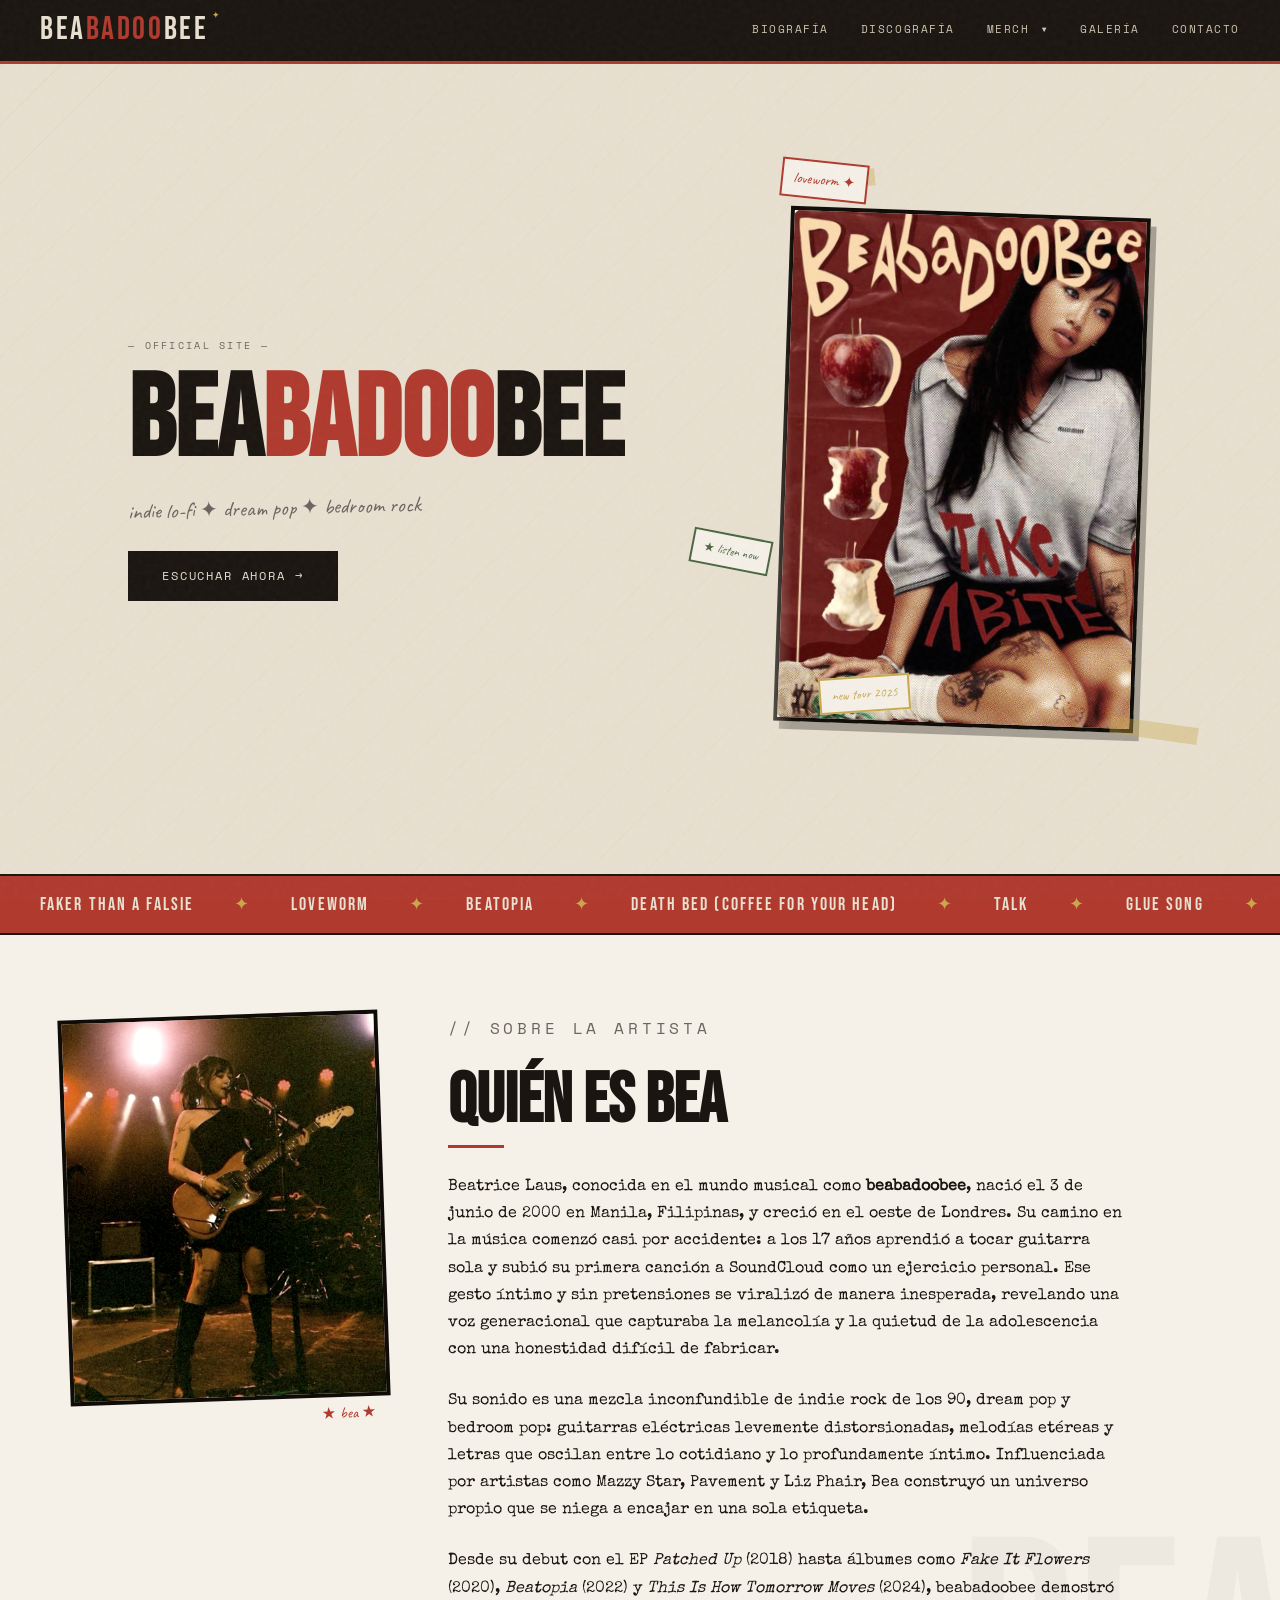
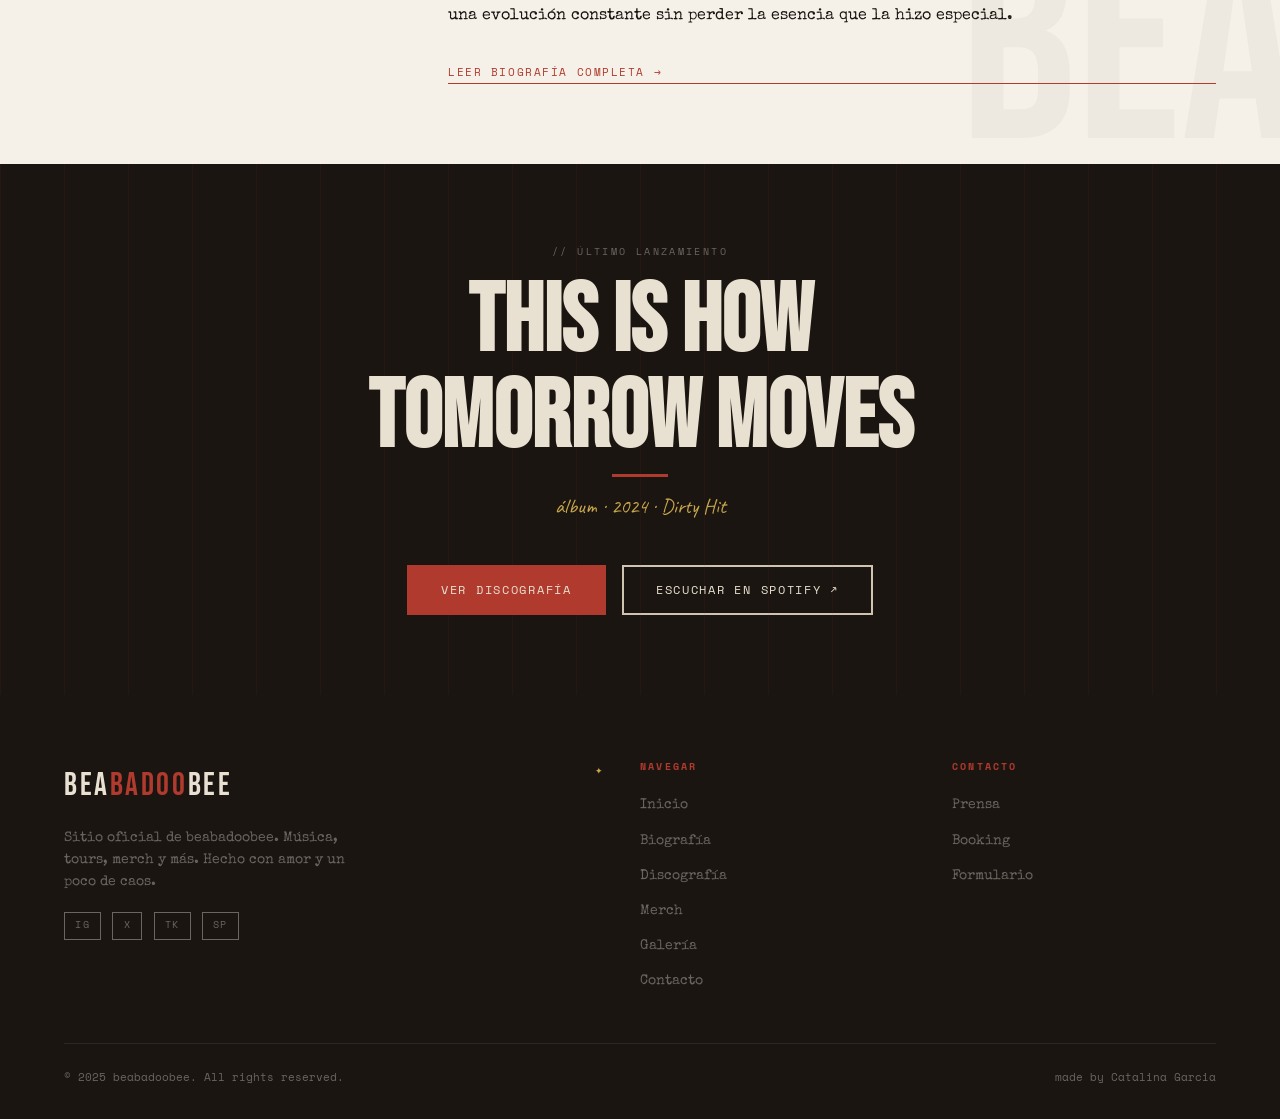
==== commit 03bb8f54: "added images" ====
--- a/index.html
+++ b/index.html
@@ -19,6 +19,7 @@
 <li class="merch-nav-item">
   <a href="merch.html" class="merch-toggle" aria-haspopup="true">Merch <span class="arrow">▼</span></a>
   <div class="merch-dropdown" role="menu">
+    <a href="merch.html">Todo el Merch</a>
     <a href="merch.html#remeras">Remeras</a>
     <a href="merch.html#abrigos">Abrigos</a>
     <a href="merch.html#accesorios">Accesorios</a>
@@ -66,10 +67,9 @@
 
   <div class="hero-image-side">
     <img
-      src="https://i.pinimg.com/736x/18/e8/94/18e8943f96d943168985cb6389719bcf.jpg"
-      alt="beabadoobee"
+      src="imagenes/portada.jpg"
+      alt="beabadoobee inicio primera imagen"
       loading="eager"
-      onerror="this.onerror=null;this.src='https://images.unsplash.com/photo-1493225457124-a3eb161ffa5f?w=900&q=80';"
     />
     <div class="tape tape-h tape-1" aria-hidden="true"></div>
     <div class="tape tape-h tape-2" aria-hidden="true"></div>
@@ -80,7 +80,7 @@
   <span class="hero-sticker sticker-3" aria-hidden="true">★ listen now</span>
 </section>
 
-<!-- ── MARQUEE ────────────────────────────── -->
+<!-- canciones-->
 <div class="marquee-wrap" aria-hidden="true">
   <div class="marquee-track">
     <span>faker than a falsie</span><span class="dot">✦</span>
@@ -105,10 +105,9 @@
   <div class="about-grid">
     <div class="about-img-wrap">
       <img
-        src="https://i.pinimg.com/1200x/72/44/1c/72441cd2510d9739b114c36bc61c6f2d.jpg"
-        alt="Retrato de beabadoobee"
+        src="imagenes/bea_escenario2.jpeg"
+        alt="presentacion escenario bea"
         loading="lazy"
-        onerror="this.onerror=null;this.src='https://images.unsplash.com/photo-1516280440614-37939bbacd81?w=600&q=80';"
       />
     </div>
     <div class="about-text">
@@ -122,28 +121,26 @@
   </div>
 </section>
 
-<!-- ── RELEASE TEASER ────────────────────── -->
 <section class="release-teaser" aria-labelledby="release-title">
   <p class="section-label">// último lanzamiento</p>
   <h2 class="section-title" id="release-title">this is how<br/>tomorrow moves</h2>
   <p class="album-info">álbum · 2024 · Dirty Hit</p>
   <div class="release-actions">
     <a href="discografia.html" class="btn-primary">Ver discografía</a>
-    <a href="https://open.spotify.com/artist/27NovPIUIRrOZoCHxABJwK" target="_blank" rel="noopener" class="btn-outline">Escuchar en Spotify ↗</a>
+    <a href="https://open.spotify.com/intl-es/album/5oT7xqbRbQCevZ0XC5aBFu?si=8fBaiIDBQwiIVOT1rym90A" target="_blank" rel="noopener" class="btn-outline">Escuchar en Spotify ↗</a>
   </div>
 </section>
 
-<!-- ── FOOTER ─────────────────────────────── -->
 <footer class="site-footer" role="contentinfo">
   <div class="footer-inner">
     <div class="footer-brand">
       <a href="index.html" class="nav-logo">bea<span>badoo</span>bee</a>
       <p>Sitio oficial de beabadoobee. Música, tours, merch y más. Hecho con amor y un poco de caos.</p>
       <div class="social-links">
-        <a href="https://www.instagram.com/beabadoobee/" target="_blank" rel="noopener">IG</a>
-        <a href="https://twitter.com/beabadoobee" target="_blank" rel="noopener">X</a>
-        <a href="https://www.tiktok.com/@beabadoobee" target="_blank" rel="noopener">TK</a>
-        <a href="https://open.spotify.com/artist/27NovPIUIRrOZoCHxABJwK" target="_blank" rel="noopener">SP</a>
+        <a href="https://www.instagram.com/radvxz?igsh=NHJpdWJ2d2psZTdv" target="_blank" rel="noopener">IG</a>
+        <a href="https://x.com/beabad00bee" target="_blank" rel="noopener">X</a>
+        <a href="https://www.tiktok.com/@gnocchi500?is_from_webapp=1&sender_device=pc" target="_blank" rel="noopener">TK</a>
+        <a href="https://open.spotify.com/intl-es/artist/35l9BRT7MXmM8bv2WDQiyB?si=5nLjW3QETwmGz6W-Fy0H8g" target="_blank" rel="noopener">SP</a>
       </div>
     </div>
     <div class="footer-col">
@@ -168,7 +165,7 @@
   </div>
   <div class="footer-bottom">
     <span>© 2025 beabadoobee. All rights reserved.</span>
-    <span>made with ✦ &amp; static noise</span>
+    <span>made by Catalina Garcia </span>
   </div>
 </footer>
 
--- a/styles.css
+++ b/styles.css
@@ -1,11 +1,7 @@
-/* ============================================
-   beabadoobee — styles.css
-   Layout: Flexbox | Estética: trash / indie
-   ============================================ */
 
 @import url('https://fonts.googleapis.com/css2?family=Special+Elite&family=Bebas+Neue&family=Caveat:wght@400;700&family=Space+Mono:ital,wght@0,400;0,700;1,400&display=swap');
 
-/* ── Variables ─────────────────────────────── */
+/* variable*/
 :root {
   --cream:      #e8e0d0;
   --cream-dark: #cfc4b0;
@@ -22,12 +18,16 @@
   --font-mono:    'Space Mono', monospace;
 }
 
-/* ── Reset ──────────────────────────────────── */
+/*reset*/
 *, *::before, *::after { box-sizing: border-box; margin: 0; padding: 0; }
 html  { scroll-behavior: smooth; }
 img   { display: block; max-width: 100%; }
 a     { color: inherit; text-decoration: none; }
 ul    { list-style: none; }
+
+#message{
+  resize: none;
+}
 
 body {
   background-color: var(--cream);
@@ -39,7 +39,6 @@
   cursor: crosshair;
 }
 
-/* Grain overlay */
 body::before {
   content: '';
   position: fixed;
@@ -50,9 +49,6 @@
   z-index: 9999;
 }
 
-/* ════════════════════════════════════════════
-   NAV
-════════════════════════════════════════════ */
 .site-nav {
   position: sticky;
   top: 0;
@@ -85,14 +81,12 @@
   top: 6px;
   right: -14px;
 }
-
 .nav-links {
   display: flex;
   flex-direction: row;
   align-items: center;
   gap: 2rem;
 }
-
 .nav-links > li { position: relative; }
 
 .nav-links a,
@@ -128,7 +122,6 @@
 .nav-links a:hover::after,
 .merch-toggle:hover::after { width: 100%; }
 
-/* Flecha del dropdown merch */
 .merch-toggle .arrow {
   display: inline-block;
   margin-left: 4px;
@@ -138,7 +131,6 @@
 }
 .merch-toggle.open .arrow { transform: rotate(180deg); }
 
-/* Dropdown merch desktop — REPARADO */
 .merch-dropdown {
   display: none;
   position: absolute;
@@ -1426,6 +1418,18 @@
     gap: 2rem;
     text-align: center;
   }
+  .juntitos{
+    display: flex;
+    flex-direction: row;
+    gap: 10px;
+    justify-content: space-around;
+    align-items: start;
+    width: 100%;
+    flex-wrap: wrap;
+  }
+  .contact-title{
+    border-bottom: none;
+  }
   .contact-info-cards {
     width: 100%;
     justify-content: center;
@@ -1435,6 +1439,42 @@
   .footer-inner { flex-wrap: wrap; }
   .footer-brand { flex: 0 0 100%; }
   .footer-col { flex: 1 1 140px; }
+.contact-socials{
+    display: flex;
+    flex-direction: row;
+    gap: 5px;
+    justify-content: center;
+    align-items: center;
+    flex-wrap: wrap;
+  }
+  .contact-socials a{
+    display: flex;
+    flex-direction: row;
+    justify-content: center;
+    align-items: center;
+  }
+  .formulariox{
+    display: flex;
+    justify-content: center;
+    align-items: center;
+    flex-direction: column;
+    width: 100%;
+  }
+  .contact-form-wrap{
+    display: flex;
+    flex-direction: column;
+    justify-content: center;
+    align-items: center;
+  }
+  .titulito{
+    display: flex;
+    flex-direction: column;
+    justify-content: center;
+    align-items: center;
+  }
+  .section-title::after{
+    background: none;
+  }
 }
 
 @media (max-width: 768px) {
@@ -1545,10 +1585,19 @@
     width: 100%;
     max-width: 550px;       /* Limitador para mantener proporciones estéticas indie */
     margin: 0 auto;         /* Centra el bloque de texto */
-    display: grid;
-    grid-template-columns: 1fr 1fr; 
+    display: flex;
     gap: 1.5rem;
     text-align: center;     /* Centra los textos internos para mejorar lecturas móviles */
+  }
+
+  .juntitos{
+    display: flex;
+    flex-direction: row;
+    gap: 10px;
+    justify-content: space-around;
+    align-items: start;
+    width: 110%;
+    flex-wrap: wrap;
   }
 
   .contact-info-block {
